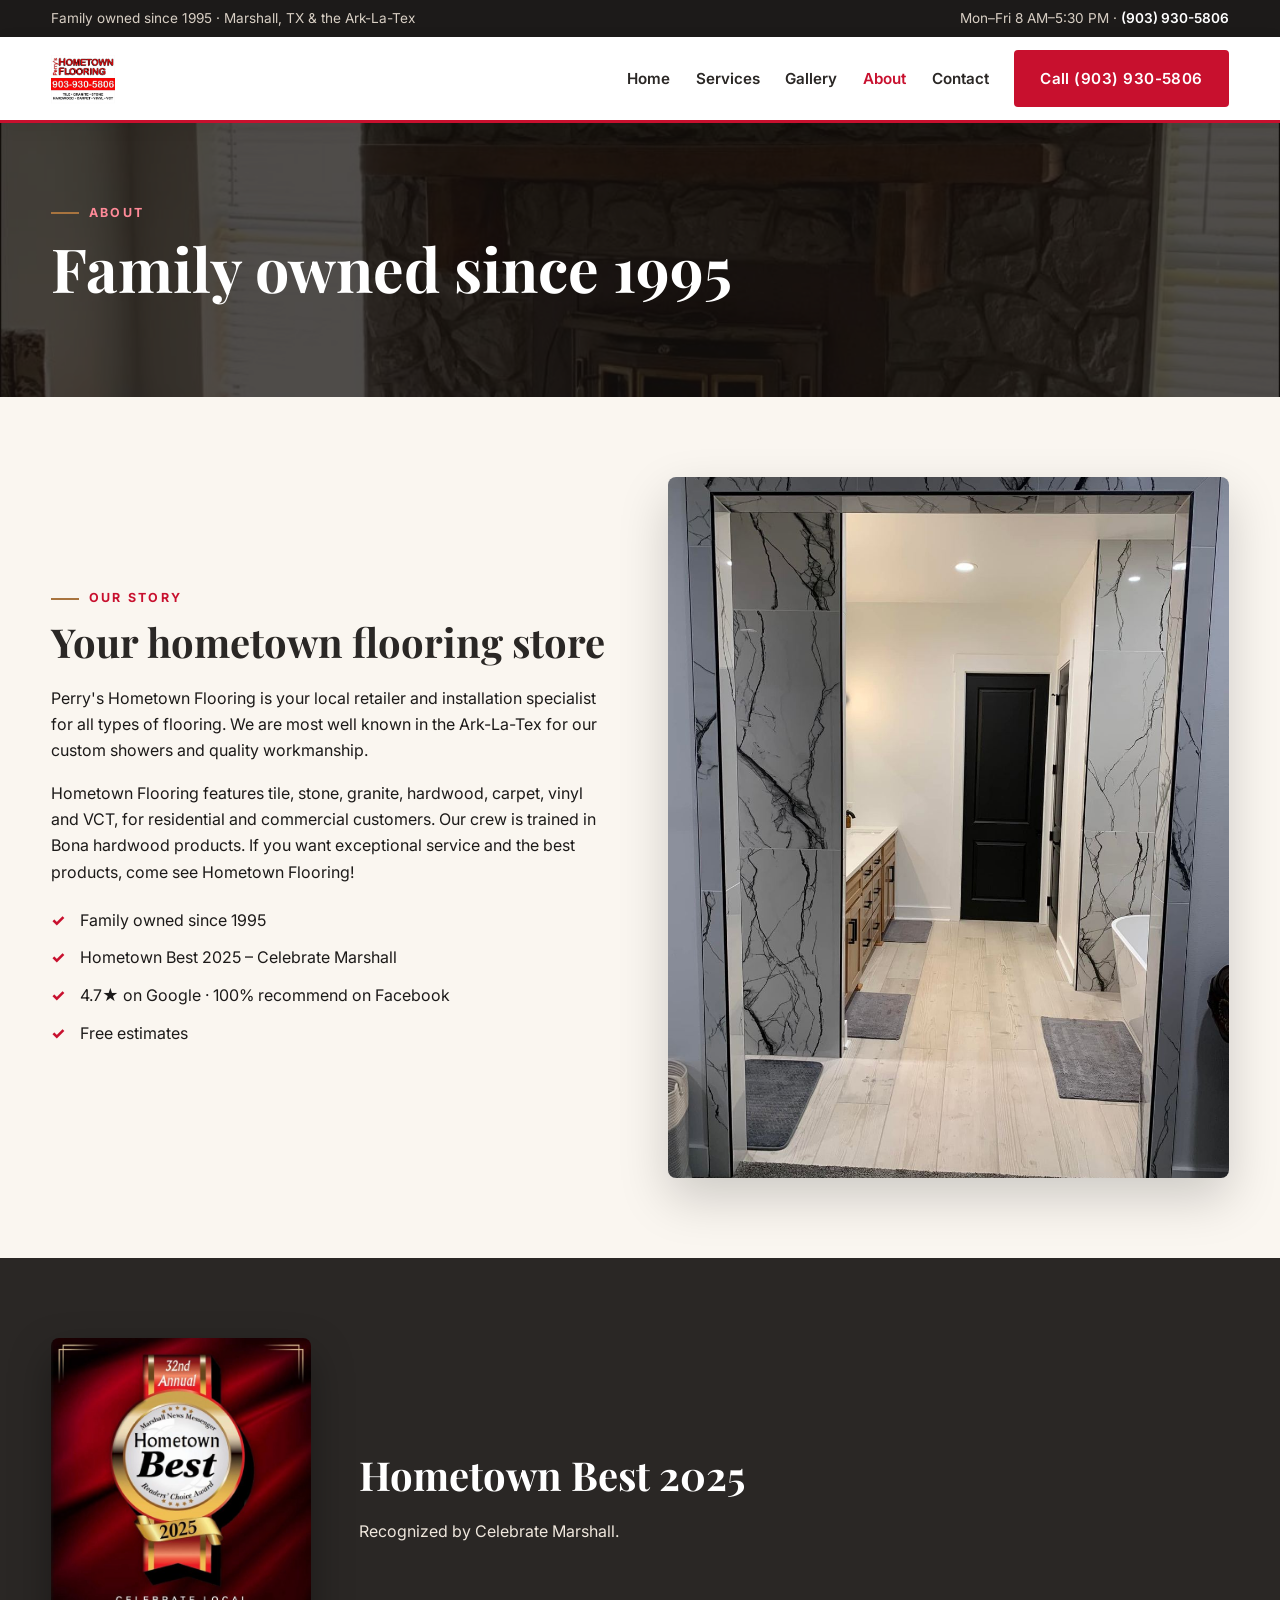
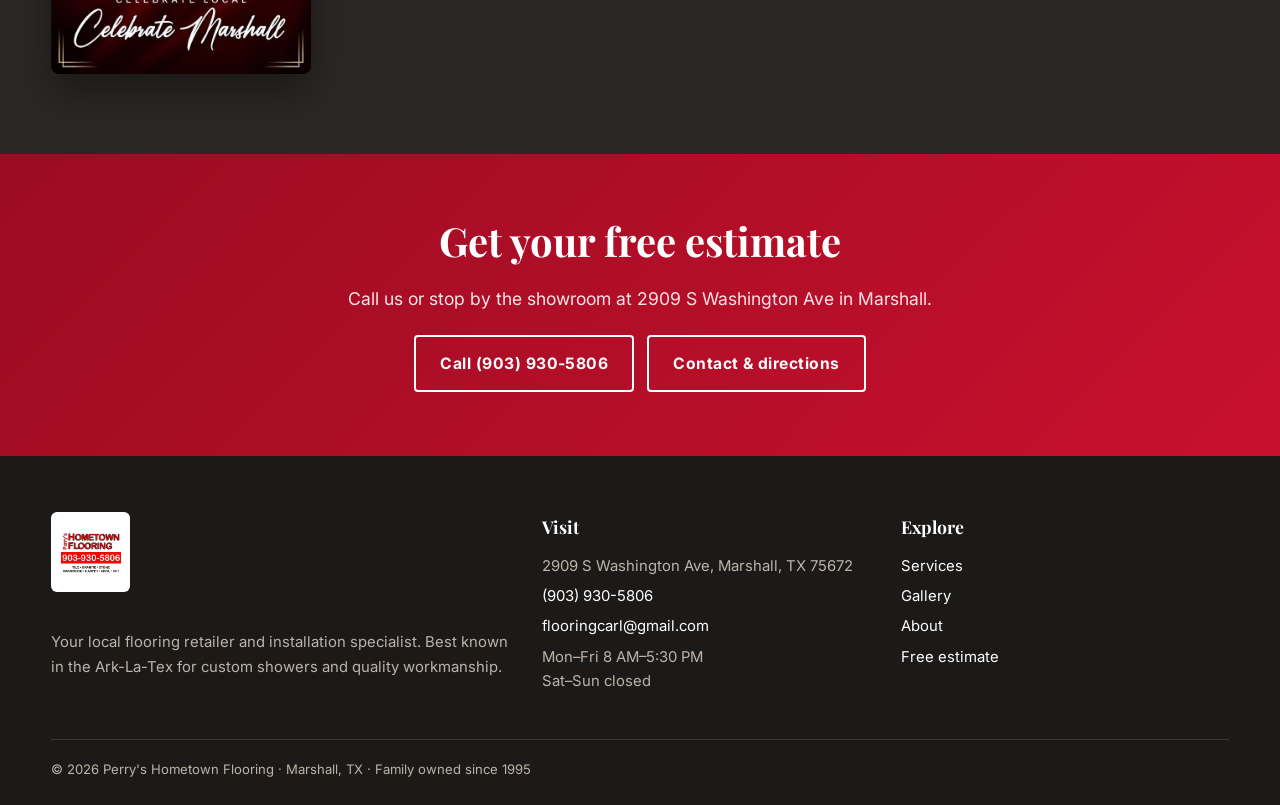
==== about.html @ 17a820c9 "Perry's Hometown Flooring preview" ====
<!DOCTYPE html><html lang="en"><head><meta charset="utf-8"><meta name="viewport" content="width=device-width, initial-scale=1">
<title>About | Perry's Hometown Flooring</title><meta name="description" content="Family owned since 1995 in Marshall, TX."><meta name="theme-color" content="#c8102e">
<link rel="preconnect" href="https://fonts.googleapis.com"><link rel="preconnect" href="https://fonts.gstatic.com" crossorigin>
<link href="https://fonts.googleapis.com/css2?family=Inter:wght@400;600;700;800&family=Playfair+Display:ital,wght@0,600;0,700;1,600&display=swap" rel="stylesheet">
<link rel="stylesheet" href="css/styles.css?v=1"></head><body>
<div class="topbar"><div class="container"><span>Family owned since 1995 · Marshall, TX &amp; the Ark-La-Tex</span><span>Mon–Fri 8 AM–5:30 PM · <a href="tel:9039305806">(903) 930-5806</a></span></div></div>
<header class="site-header"><div class="container nav"><a class="logo" href="index.html"><img src="images/logo.jpg" alt="Perry's Hometown Flooring" width="180" height="64"></a>
<button class="nav-toggle" aria-label="Menu"><span></span><span></span><span></span></button>
<ul class="nav-links"><li><a href="index.html">Home</a></li><li><a href="services.html">Services</a></li><li><a href="gallery.html">Gallery</a></li><li><a href="about.html" class="active">About</a></li><li><a href="contact.html">Contact</a></li><li><a class="btn btn-red" href="tel:9039305806">Call (903) 930-5806</a></li></ul></div></header>
<section class="page-hero" style="background-image:url(images/gallery/flooring-16.jpg)"><div class="container"><div class="eyebrow" style="color:#ff8a98">About</div><h1>Family owned since 1995</h1></div></section>
<section class="section"><div class="container split"><div class="reveal"><div class="eyebrow">Our story</div><h2>Your hometown flooring store</h2><p>Perry's Hometown Flooring is your local retailer and installation specialist for all types of flooring. We are most well known in the Ark-La-Tex for our custom showers and quality workmanship.</p><p>Hometown Flooring features tile, stone, granite, hardwood, carpet, vinyl and VCT, for residential and commercial customers. Our crew is trained in Bona hardwood products. If you want exceptional service and the best products, come see Hometown Flooring!</p><ul class="checklist"><li>Family owned since 1995</li><li>Hometown Best 2025 – Celebrate Marshall</li><li>4.7★ on Google · 100% recommend on Facebook</li><li>Free estimates</li></ul></div><div class="split-media reveal"><img src="images/gallery/bathrooms-23.jpg" alt="Custom shower by Perry's"></div></div></section>
<section class="section section-dark"><div class="container award"><img src="images/award.jpg" alt="Hometown Best 2025"><div><h2>Hometown Best 2025</h2><p>Recognized by Celebrate Marshall.</p></div></div></section><section class="cta"><div class="container"><h2>Get your free estimate</h2><p>Call us or stop by the showroom at 2909 S Washington Ave in Marshall.</p><div class="btn-row"><a class="btn btn-ghost" href="tel:9039305806">Call (903) 930-5806</a><a class="btn btn-ghost" href="contact.html">Contact &amp; directions</a></div></div></section>
<footer class="site-footer"><div class="container"><div class="footer-grid">
<div><a class="footer-logo" href="index.html"><img src="images/logo.jpg" alt="Perry's Hometown Flooring"></a><p>Your local flooring retailer and installation specialist. Best known in the Ark-La-Tex for custom showers and quality workmanship.</p></div>
<div><h4>Visit</h4><ul><li>2909 S Washington Ave, Marshall, TX 75672</li><li><a href="tel:9039305806">(903) 930-5806</a></li><li><a href="mailto:flooringcarl@gmail.com">flooringcarl@gmail.com</a></li><li>Mon–Fri 8 AM–5:30 PM<br>Sat–Sun closed</li></ul></div>
<div><h4>Explore</h4><ul><li><a href="services.html">Services</a></li><li><a href="gallery.html">Gallery</a></li><li><a href="about.html">About</a></li><li><a href="contact.html">Free estimate</a></li></ul></div>
</div><div class="footer-bottom">© 2026 Perry's Hometown Flooring · Marshall, TX · Family owned since 1995</div></div></footer>
<script src="js/main.js?v=1"></script></body></html>
---- css/styles.css ----
:root{--red:#c8102e;--red-d:#9b0c22;--ink:#1c1a19;--char:#2a2725;--cream:#faf6f0;--warm:#f1e9de;--wood:#a8743f;--muted:#6b625a;--line:#e3d9cc;--serif:"Playfair Display",Georgia,serif;--sans:"Inter",system-ui,sans-serif}
*{box-sizing:border-box}html{scroll-behavior:smooth}body{margin:0;font-family:var(--sans);color:var(--ink);background:var(--cream);line-height:1.65}
img{max-width:100%;display:block}a{color:var(--red)}
.container{width:min(1180px,92%);margin:0 auto}
h1,h2,h3{font-family:var(--serif);line-height:1.15;margin:0 0 .5em;color:var(--char)}
h1{font-size:clamp(2.2rem,5vw,3.8rem)}h2{font-size:clamp(1.7rem,3.2vw,2.5rem)}h3{font-size:1.3rem}
.eyebrow{font-size:.78rem;letter-spacing:.18em;text-transform:uppercase;color:var(--red);font-weight:700;margin-bottom:.6rem;display:flex;align-items:center;gap:.6rem}
.eyebrow:before{content:"";width:28px;height:2px;background:var(--wood)}
.topbar{background:var(--ink);color:#d8cfc4;font-size:.85rem;padding:.45rem 0}.topbar .container{display:flex;justify-content:space-between;gap:1rem;flex-wrap:wrap}.topbar a{color:#fff;text-decoration:none;font-weight:600}
.site-header{background:#fff;border-bottom:3px solid var(--red);position:sticky;top:0;z-index:50;box-shadow:0 4px 18px rgba(0,0,0,.06)}
.nav{display:flex;align-items:center;justify-content:space-between;padding:.6rem 0;gap:1rem}
.logo img{height:64px;width:auto}
.nav-links{display:flex;gap:1.6rem;list-style:none;margin:0;padding:0;align-items:center}
.nav-links a{color:var(--char);text-decoration:none;font-weight:600;font-size:.95rem}.nav-links a:hover,.nav-links a.active{color:var(--red)}
.nav-toggle{display:none;background:none;border:1px solid var(--line);border-radius:6px;width:44px;height:44px;cursor:pointer}.nav-toggle span{display:block;height:2px;background:var(--char);margin:6px 10px}
.btn{display:inline-flex;align-items:center;justify-content:center;padding:.85rem 1.5rem;border-radius:4px;font-weight:700;text-decoration:none;letter-spacing:.03em;transition:.2s;border:2px solid transparent;font-size:.98rem}
.btn-red{background:var(--red);color:#fff!important}.btn-red:hover{background:var(--red-d);transform:translateY(-2px);box-shadow:0 10px 24px rgba(200,16,46,.3)}
.btn-ghost{border-color:#fff;color:#fff!important}.btn-ghost:hover{background:#fff;color:var(--ink)!important}
.btn-outline{border-color:var(--char);color:var(--char)!important}.btn-outline:hover{background:var(--char);color:#fff!important}
.btn-row{display:flex;gap:.8rem;flex-wrap:wrap;margin-top:1.4rem}
.hero{position:relative;color:#fff;min-height:620px;display:flex;align-items:center;background:var(--ink)}
.hero-bg{position:absolute;inset:0;background-size:cover;background-position:center}
.hero:after{content:"";position:absolute;inset:0;background:linear-gradient(90deg,rgba(20,16,14,.92) 0%,rgba(20,16,14,.7) 45%,rgba(20,16,14,.25) 100%)}
.hero .container{position:relative;z-index:1;padding:5rem 0}.hero h1{color:#fff;max-width:15ch}.hero h1 em{color:#ff5a6e;font-style:italic}
.hero p.lead{font-size:1.15rem;max-width:36rem;color:#efe7dd}
.hero-badges{display:flex;gap:2rem;margin-top:2rem;flex-wrap:wrap}.hero-badges div{border-left:3px solid var(--red);padding-left:.8rem}.hero-badges strong{display:block;font-family:var(--serif);font-size:1.6rem}.hero-badges span{font-size:.82rem;color:#d8cfc4;text-transform:uppercase;letter-spacing:.08em}
.page-hero{background:var(--ink) center/cover;color:#fff;position:relative;padding:5rem 0 4rem}.page-hero:after{content:"";position:absolute;inset:0;background:rgba(20,16,14,.75)}.page-hero .container{position:relative;z-index:1}.page-hero h1{color:#fff}.page-hero p{color:#efe7dd;max-width:40rem;font-size:1.1rem}
.section{padding:5rem 0}.section-alt{background:var(--warm)}.section-dark{background:var(--char);color:#efe7dd}.section-dark h2,.section-dark h3{color:#fff}
.section-head{max-width:44rem;margin-bottom:2.5rem}
.grid-3{display:grid;grid-template-columns:repeat(auto-fit,minmax(280px,1fr));gap:1.5rem}
.card{background:#fff;border:1px solid var(--line);border-radius:8px;overflow:hidden;transition:.25s;text-decoration:none;color:inherit;display:block}
.card:hover{transform:translateY(-4px);box-shadow:0 16px 40px rgba(40,25,15,.12);border-color:var(--wood)}
.card .thumb{aspect-ratio:4/3;overflow:hidden}.card .thumb img{width:100%;height:100%;object-fit:cover;transition:.4s}.card:hover .thumb img{transform:scale(1.05)}
.card .body{padding:1.3rem 1.4rem}.card .body p{color:var(--muted);margin:0 0 .6rem;font-size:.95rem}.card .more{color:var(--red);font-weight:700;font-size:.9rem}
.split{display:grid;grid-template-columns:1fr 1fr;gap:3.5rem;align-items:center}
.split-media img{border-radius:8px;box-shadow:0 20px 50px rgba(0,0,0,.18);width:100%;aspect-ratio:4/5;object-fit:cover}
.split-media.duo{display:grid;grid-template-columns:1fr 1fr;gap:1rem}.split-media.duo img{aspect-ratio:3/4}.split-media.duo img:last-child{margin-top:2.5rem}
.checklist{list-style:none;padding:0;margin:1rem 0}.checklist li{padding:.35rem 0 .35rem 1.8rem;position:relative}.checklist li:before{content:"✓";position:absolute;left:0;color:var(--red);font-weight:800}
.strip-head{display:flex;justify-content:space-between;align-items:flex-end;gap:1rem;flex-wrap:wrap;margin-bottom:1.2rem}.strip-head h2{margin:0}
.photo-strip{display:grid;grid-template-columns:repeat(5,1fr);gap:.6rem}
.photo-strip a{display:block;height:220px;border-radius:6px;overflow:hidden}.photo-strip img{width:100%;height:100%;object-fit:cover;transition:.4s}.photo-strip a:hover img{transform:scale(1.06)}
.award{display:grid;grid-template-columns:260px 1fr;gap:3rem;align-items:center}.award img{border-radius:8px;box-shadow:0 18px 40px rgba(0,0,0,.35)}
.review{background:#fff;border-radius:8px;padding:1.6rem;border-top:4px solid var(--red);box-shadow:0 6px 20px rgba(40,25,15,.06)}
.stars{color:#e0a100;letter-spacing:.15em}.review blockquote{margin:.6rem 0 1rem;font-family:var(--serif);font-size:1.12rem;font-style:italic;color:var(--char)}.review footer{font-weight:700;color:var(--muted);font-size:.9rem}
.rating-row{display:flex;gap:2.5rem;flex-wrap:wrap;margin-bottom:2rem}.rating-row strong{font-family:var(--serif);font-size:2.4rem;color:var(--red);display:block;line-height:1}
.cta{background:linear-gradient(135deg,var(--red-d),var(--red));color:#fff;text-align:center;padding:4rem 0}.cta h2{color:#fff}.cta p{color:#ffe3e7;font-size:1.1rem}.cta .btn-row{justify-content:center}
.service-block{display:grid;grid-template-columns:1fr 1fr;gap:3rem;align-items:center;padding:3.5rem 0;border-bottom:1px solid var(--line)}
.service-block:nth-child(even) .sb-media{order:2}.service-block img{border-radius:8px;width:100%;aspect-ratio:4/3;object-fit:cover}
.filters{display:flex;gap:.5rem;flex-wrap:wrap;margin-bottom:1.8rem}
.filters button{border:2px solid var(--char);background:none;padding:.55rem 1.1rem;border-radius:40px;font-weight:700;cursor:pointer;font-family:inherit;color:var(--char)}.filters button.active,.filters button:hover{background:var(--red);border-color:var(--red);color:#fff}
.gallery{display:grid;grid-template-columns:repeat(auto-fill,minmax(230px,1fr));gap:.7rem}
.gallery a{display:block;aspect-ratio:1;overflow:hidden;border-radius:6px;background:var(--warm)}.gallery img{width:100%;height:100%;object-fit:cover;transition:.4s}.gallery a:hover img{transform:scale(1.06)}
.gallery a.hide{display:none}
.lightbox{position:fixed;inset:0;background:rgba(10,8,7,.94);display:none;align-items:center;justify-content:center;z-index:100}.lightbox.open{display:flex}
.lightbox img{max-width:90vw;max-height:86vh;border-radius:4px}.lightbox button{position:absolute;background:rgba(255,255,255,.12);color:#fff;border:0;font-size:2rem;width:54px;height:54px;border-radius:50%;cursor:pointer}
.lb-close{top:1rem;right:1rem}.lb-prev{left:1rem}.lb-next{right:1rem}
.info-card{background:#fff;border-radius:8px;padding:2rem;border:1px solid var(--line)}.info-card p{margin:.3rem 0 1rem}.info-card strong{display:block;font-size:.78rem;text-transform:uppercase;letter-spacing:.12em;color:var(--wood)}
.map{border:0;width:100%;height:420px;border-radius:8px}
.site-footer{background:var(--ink);color:#bdb3a8;padding:3.5rem 0 1.5rem;font-size:.93rem}.site-footer a{color:#fff;text-decoration:none}
.footer-grid{display:grid;grid-template-columns:1.4fr 1fr 1fr;gap:2rem}.footer-grid h4{color:#fff;font-family:var(--serif);font-size:1.1rem;margin:0 0 .8rem}.footer-grid ul{list-style:none;padding:0;margin:0}.footer-grid li{margin:.35rem 0}
.footer-logo{background:#fff;padding:.6rem;border-radius:6px;display:inline-block;margin-bottom:1rem}.footer-logo img{height:60px}
.footer-bottom{border-top:1px solid #3a3532;margin-top:2.5rem;padding-top:1.2rem;font-size:.82rem}
/* reveal: progressive enhancement only */
html.js .reveal{opacity:0;transform:translateY(20px);transition:opacity .6s,transform .6s}html.js .reveal.in{opacity:1;transform:none}
@media (prefers-reduced-motion:reduce){html.js .reveal{opacity:1;transform:none}}
@media (max-width:900px){.split,.award,.service-block{grid-template-columns:1fr}.service-block:nth-child(even) .sb-media{order:0}.footer-grid{grid-template-columns:1fr}.photo-strip{grid-template-columns:repeat(3,1fr)}.photo-strip a:nth-child(n+4){display:none}
.nav-toggle{display:block}.nav-links{display:none;position:absolute;top:100%;left:0;right:0;background:#fff;flex-direction:column;padding:1rem;border-bottom:3px solid var(--red)}.nav-links.open{display:flex}.hero{min-height:520px}}
@media (max-width:600px){.photo-strip a{height:160px}.photo-strip{grid-template-columns:repeat(2,1fr)}.photo-strip a:nth-child(n+3){display:none}.logo img{height:50px}.section{padding:3.5rem 0}}
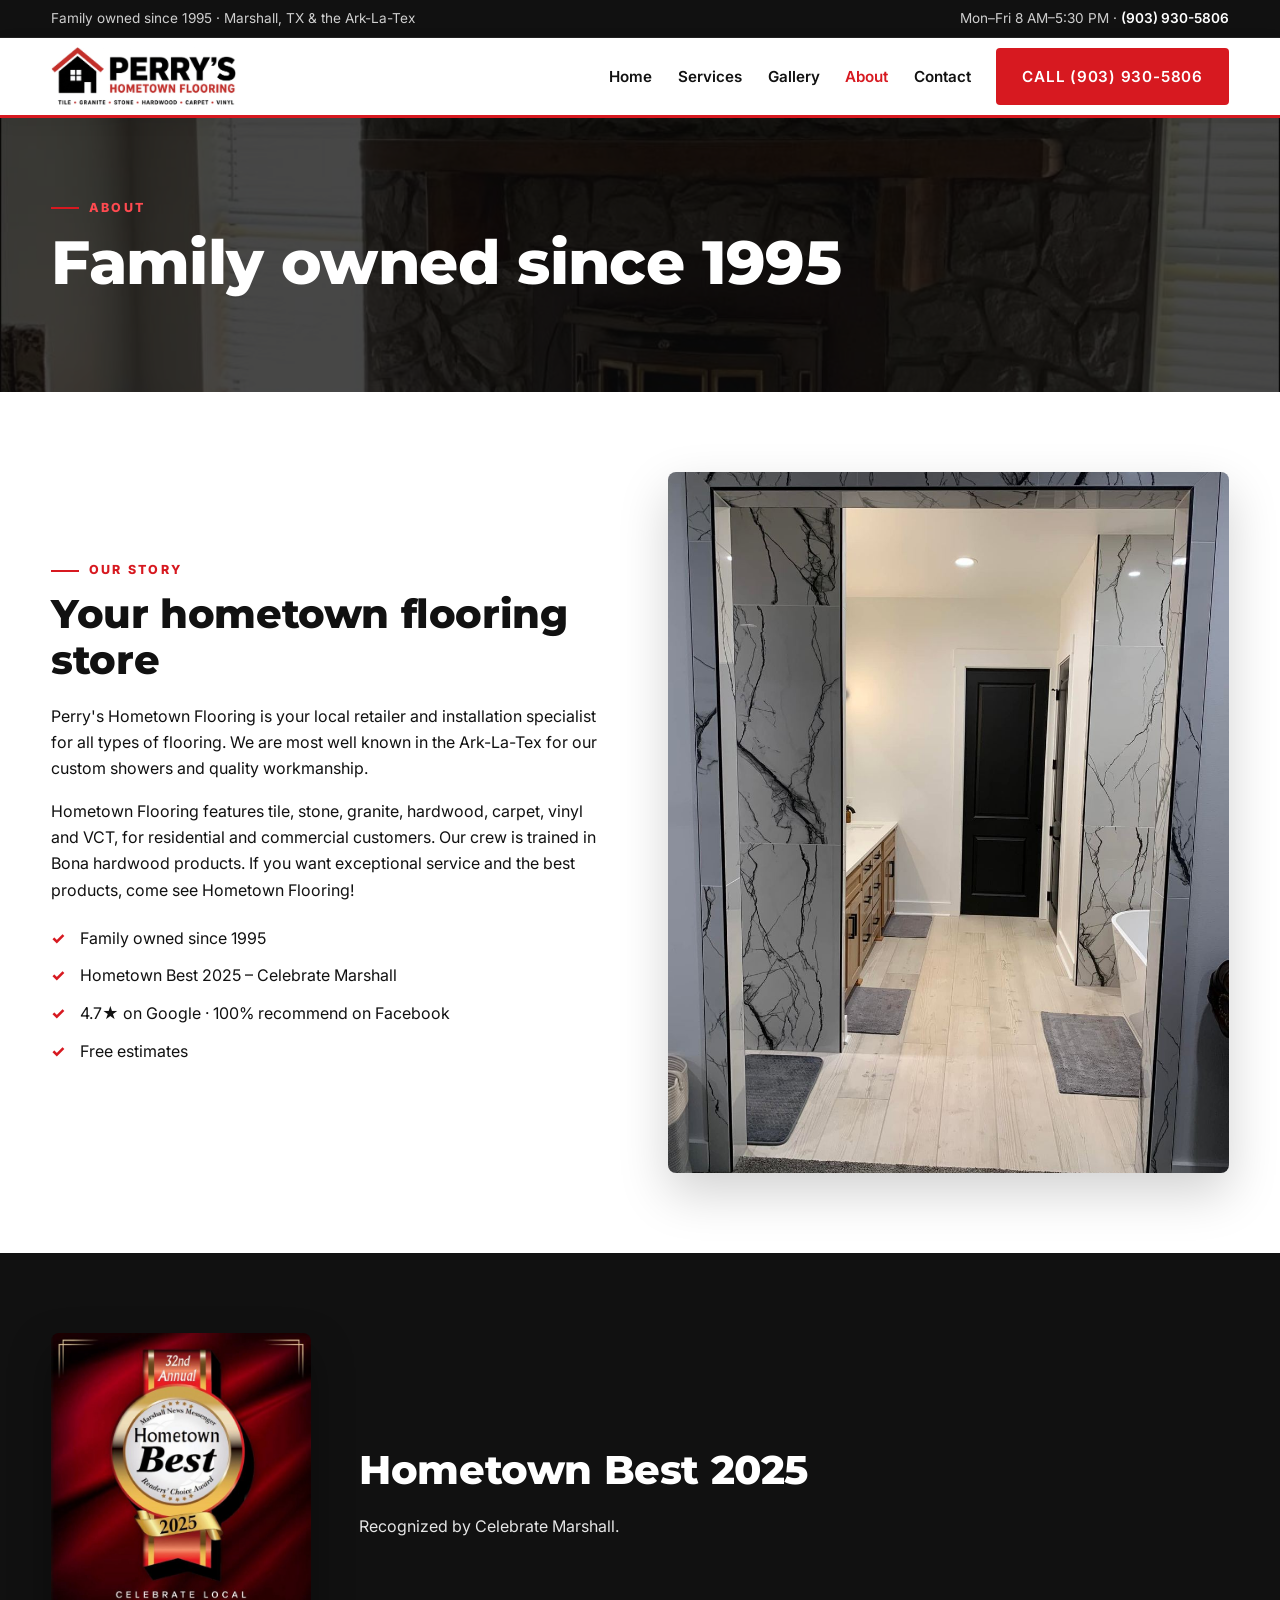
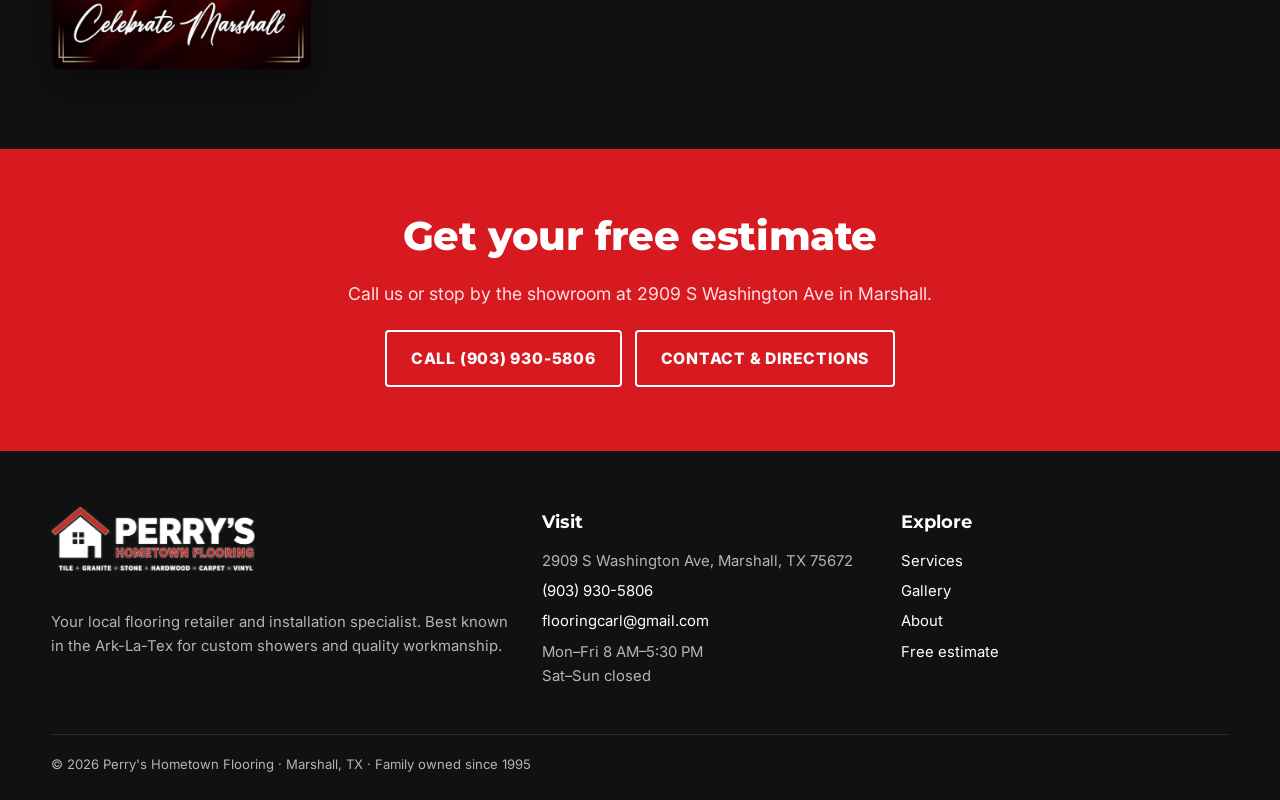
==== commit 8199ec03: "New logo + black/red retheme (v2)" ====
--- a/about.html
+++ b/about.html
@@ -1,18 +1,18 @@
 <!DOCTYPE html><html lang="en"><head><meta charset="utf-8"><meta name="viewport" content="width=device-width, initial-scale=1">
-<title>About | Perry's Hometown Flooring</title><meta name="description" content="Family owned since 1995 in Marshall, TX."><meta name="theme-color" content="#c8102e">
+<title>About | Perry's Hometown Flooring</title><meta name="description" content="Family owned since 1995 in Marshall, TX."><meta name="theme-color" content="#111111"><link rel="icon" href="favicon.ico?v=2"><link rel="icon" type="image/png" href="favicon.png?v=2"><link rel="apple-touch-icon" href="images/apple-touch-icon.png?v=2">
 <link rel="preconnect" href="https://fonts.googleapis.com"><link rel="preconnect" href="https://fonts.gstatic.com" crossorigin>
-<link href="https://fonts.googleapis.com/css2?family=Inter:wght@400;600;700;800&family=Playfair+Display:ital,wght@0,600;0,700;1,600&display=swap" rel="stylesheet">
-<link rel="stylesheet" href="css/styles.css?v=1"></head><body>
+<link href="https://fonts.googleapis.com/css2?family=Inter:wght@400;500;600;700&family=Montserrat:wght@700;800;900&display=swap" rel="stylesheet">
+<link rel="stylesheet" href="css/styles.css?v=2"></head><body>
 <div class="topbar"><div class="container"><span>Family owned since 1995 · Marshall, TX &amp; the Ark-La-Tex</span><span>Mon–Fri 8 AM–5:30 PM · <a href="tel:9039305806">(903) 930-5806</a></span></div></div>
-<header class="site-header"><div class="container nav"><a class="logo" href="index.html"><img src="images/logo.jpg" alt="Perry's Hometown Flooring" width="180" height="64"></a>
+<header class="site-header"><div class="container nav"><a class="logo" href="index.html"><img src="images/logo.png?v=2" alt="Perry's Hometown Flooring" width="185" height="58"></a>
 <button class="nav-toggle" aria-label="Menu"><span></span><span></span><span></span></button>
 <ul class="nav-links"><li><a href="index.html">Home</a></li><li><a href="services.html">Services</a></li><li><a href="gallery.html">Gallery</a></li><li><a href="about.html" class="active">About</a></li><li><a href="contact.html">Contact</a></li><li><a class="btn btn-red" href="tel:9039305806">Call (903) 930-5806</a></li></ul></div></header>
-<section class="page-hero" style="background-image:url(images/gallery/flooring-16.jpg)"><div class="container"><div class="eyebrow" style="color:#ff8a98">About</div><h1>Family owned since 1995</h1></div></section>
+<section class="page-hero" style="background-image:url(images/gallery/flooring-16.jpg)"><div class="container"><div class="eyebrow" style="color:#ff4a50">About</div><h1>Family owned since 1995</h1></div></section>
 <section class="section"><div class="container split"><div class="reveal"><div class="eyebrow">Our story</div><h2>Your hometown flooring store</h2><p>Perry's Hometown Flooring is your local retailer and installation specialist for all types of flooring. We are most well known in the Ark-La-Tex for our custom showers and quality workmanship.</p><p>Hometown Flooring features tile, stone, granite, hardwood, carpet, vinyl and VCT, for residential and commercial customers. Our crew is trained in Bona hardwood products. If you want exceptional service and the best products, come see Hometown Flooring!</p><ul class="checklist"><li>Family owned since 1995</li><li>Hometown Best 2025 – Celebrate Marshall</li><li>4.7★ on Google · 100% recommend on Facebook</li><li>Free estimates</li></ul></div><div class="split-media reveal"><img src="images/gallery/bathrooms-23.jpg" alt="Custom shower by Perry's"></div></div></section>
 <section class="section section-dark"><div class="container award"><img src="images/award.jpg" alt="Hometown Best 2025"><div><h2>Hometown Best 2025</h2><p>Recognized by Celebrate Marshall.</p></div></div></section><section class="cta"><div class="container"><h2>Get your free estimate</h2><p>Call us or stop by the showroom at 2909 S Washington Ave in Marshall.</p><div class="btn-row"><a class="btn btn-ghost" href="tel:9039305806">Call (903) 930-5806</a><a class="btn btn-ghost" href="contact.html">Contact &amp; directions</a></div></div></section>
 <footer class="site-footer"><div class="container"><div class="footer-grid">
-<div><a class="footer-logo" href="index.html"><img src="images/logo.jpg" alt="Perry's Hometown Flooring"></a><p>Your local flooring retailer and installation specialist. Best known in the Ark-La-Tex for custom showers and quality workmanship.</p></div>
+<div><a class="footer-logo" href="index.html"><img src="images/logo-white.png?v=2" alt="Perry's Hometown Flooring"></a><p>Your local flooring retailer and installation specialist. Best known in the Ark-La-Tex for custom showers and quality workmanship.</p></div>
 <div><h4>Visit</h4><ul><li>2909 S Washington Ave, Marshall, TX 75672</li><li><a href="tel:9039305806">(903) 930-5806</a></li><li><a href="mailto:flooringcarl@gmail.com">flooringcarl@gmail.com</a></li><li>Mon–Fri 8 AM–5:30 PM<br>Sat–Sun closed</li></ul></div>
 <div><h4>Explore</h4><ul><li><a href="services.html">Services</a></li><li><a href="gallery.html">Gallery</a></li><li><a href="about.html">About</a></li><li><a href="contact.html">Free estimate</a></li></ul></div>
 </div><div class="footer-bottom">© 2026 Perry's Hometown Flooring · Marshall, TX · Family owned since 1995</div></div></footer>
-<script src="js/main.js?v=1"></script></body></html>+<script src="js/main.js?v=2"></script></body></html>
--- a/css/styles.css
+++ b/css/styles.css
@@ -1,15 +1,15 @@
-:root{--red:#c8102e;--red-d:#9b0c22;--ink:#1c1a19;--char:#2a2725;--cream:#faf6f0;--warm:#f1e9de;--wood:#a8743f;--muted:#6b625a;--line:#e3d9cc;--serif:"Playfair Display",Georgia,serif;--sans:"Inter",system-ui,sans-serif}
+:root{--red:#d71920;--red-d:#a8121a;--ink:#111;--char:#111;--cream:#fff;--warm:#f2f2f2;--wood:#d71920;--muted:#5f5f5f;--line:#e2e2e2;--serif:"Montserrat","Archivo Black",Arial,sans-serif;--sans:"Inter",system-ui,sans-serif}
 *{box-sizing:border-box}html{scroll-behavior:smooth}body{margin:0;font-family:var(--sans);color:var(--ink);background:var(--cream);line-height:1.65}
 img{max-width:100%;display:block}a{color:var(--red)}
 .container{width:min(1180px,92%);margin:0 auto}
-h1,h2,h3{font-family:var(--serif);line-height:1.15;margin:0 0 .5em;color:var(--char)}
+h1,h2,h3{font-family:var(--serif);font-weight:800;letter-spacing:-.01em;line-height:1.15;margin:0 0 .5em;color:var(--char)}
 h1{font-size:clamp(2.2rem,5vw,3.8rem)}h2{font-size:clamp(1.7rem,3.2vw,2.5rem)}h3{font-size:1.3rem}
 .eyebrow{font-size:.78rem;letter-spacing:.18em;text-transform:uppercase;color:var(--red);font-weight:700;margin-bottom:.6rem;display:flex;align-items:center;gap:.6rem}
 .eyebrow:before{content:"";width:28px;height:2px;background:var(--wood)}
-.topbar{background:var(--ink);color:#d8cfc4;font-size:.85rem;padding:.45rem 0}.topbar .container{display:flex;justify-content:space-between;gap:1rem;flex-wrap:wrap}.topbar a{color:#fff;text-decoration:none;font-weight:600}
+.topbar{background:var(--ink);color:#cfcfcf;font-size:.85rem;padding:.45rem 0}.topbar .container{display:flex;justify-content:space-between;gap:1rem;flex-wrap:wrap}.topbar a{color:#fff;text-decoration:none;font-weight:600}
 .site-header{background:#fff;border-bottom:3px solid var(--red);position:sticky;top:0;z-index:50;box-shadow:0 4px 18px rgba(0,0,0,.06)}
 .nav{display:flex;align-items:center;justify-content:space-between;padding:.6rem 0;gap:1rem}
-.logo img{height:64px;width:auto}
+.logo img{height:58px;width:auto}
 .nav-links{display:flex;gap:1.6rem;list-style:none;margin:0;padding:0;align-items:center}
 .nav-links a{color:var(--char);text-decoration:none;font-weight:600;font-size:.95rem}.nav-links a:hover,.nav-links a.active{color:var(--red)}
 .nav-toggle{display:none;background:none;border:1px solid var(--line);border-radius:6px;width:44px;height:44px;cursor:pointer}.nav-toggle span{display:block;height:2px;background:var(--char);margin:6px 10px}
@@ -20,16 +20,16 @@
 .btn-row{display:flex;gap:.8rem;flex-wrap:wrap;margin-top:1.4rem}
 .hero{position:relative;color:#fff;min-height:620px;display:flex;align-items:center;background:var(--ink)}
 .hero-bg{position:absolute;inset:0;background-size:cover;background-position:center}
-.hero:after{content:"";position:absolute;inset:0;background:linear-gradient(90deg,rgba(20,16,14,.92) 0%,rgba(20,16,14,.7) 45%,rgba(20,16,14,.25) 100%)}
-.hero .container{position:relative;z-index:1;padding:5rem 0}.hero h1{color:#fff;max-width:15ch}.hero h1 em{color:#ff5a6e;font-style:italic}
-.hero p.lead{font-size:1.15rem;max-width:36rem;color:#efe7dd}
-.hero-badges{display:flex;gap:2rem;margin-top:2rem;flex-wrap:wrap}.hero-badges div{border-left:3px solid var(--red);padding-left:.8rem}.hero-badges strong{display:block;font-family:var(--serif);font-size:1.6rem}.hero-badges span{font-size:.82rem;color:#d8cfc4;text-transform:uppercase;letter-spacing:.08em}
-.page-hero{background:var(--ink) center/cover;color:#fff;position:relative;padding:5rem 0 4rem}.page-hero:after{content:"";position:absolute;inset:0;background:rgba(20,16,14,.75)}.page-hero .container{position:relative;z-index:1}.page-hero h1{color:#fff}.page-hero p{color:#efe7dd;max-width:40rem;font-size:1.1rem}
-.section{padding:5rem 0}.section-alt{background:var(--warm)}.section-dark{background:var(--char);color:#efe7dd}.section-dark h2,.section-dark h3{color:#fff}
+.hero:after{content:"";position:absolute;inset:0;background:linear-gradient(90deg,rgba(10,10,10,.92) 0%,rgba(10,10,10,.7) 45%,rgba(10,10,10,.25) 100%)}
+.hero .container{position:relative;z-index:1;padding:5rem 0}.hero h1{color:#fff;max-width:15ch}.hero h1 em{color:var(--red);font-style:normal}
+.hero p.lead{font-size:1.15rem;max-width:36rem;color:#e6e6e6}
+.hero-badges{display:flex;gap:2rem;margin-top:2rem;flex-wrap:wrap}.hero-badges div{border-left:3px solid var(--red);padding-left:.8rem}.hero-badges strong{display:block;font-family:var(--serif);font-size:1.6rem}.hero-badges span{font-size:.82rem;color:#cfcfcf;text-transform:uppercase;letter-spacing:.08em}
+.page-hero{background:var(--ink) center/cover;color:#fff;position:relative;padding:5rem 0 4rem}.page-hero:after{content:"";position:absolute;inset:0;background:rgba(10,10,10,.75)}.page-hero .container{position:relative;z-index:1}.page-hero h1{color:#fff}.page-hero p{color:#e6e6e6;max-width:40rem;font-size:1.1rem}
+.section{padding:5rem 0}.section-alt{background:var(--warm)}.section-dark{background:var(--char);color:#e6e6e6}.section-dark h2,.section-dark h3{color:#fff}
 .section-head{max-width:44rem;margin-bottom:2.5rem}
 .grid-3{display:grid;grid-template-columns:repeat(auto-fit,minmax(280px,1fr));gap:1.5rem}
 .card{background:#fff;border:1px solid var(--line);border-radius:8px;overflow:hidden;transition:.25s;text-decoration:none;color:inherit;display:block}
-.card:hover{transform:translateY(-4px);box-shadow:0 16px 40px rgba(40,25,15,.12);border-color:var(--wood)}
+.card:hover{transform:translateY(-4px);box-shadow:0 16px 40px rgba(0,0,0,.12);border-color:var(--wood)}
 .card .thumb{aspect-ratio:4/3;overflow:hidden}.card .thumb img{width:100%;height:100%;object-fit:cover;transition:.4s}.card:hover .thumb img{transform:scale(1.05)}
 .card .body{padding:1.3rem 1.4rem}.card .body p{color:var(--muted);margin:0 0 .6rem;font-size:.95rem}.card .more{color:var(--red);font-weight:700;font-size:.9rem}
 .split{display:grid;grid-template-columns:1fr 1fr;gap:3.5rem;align-items:center}
@@ -40,10 +40,10 @@
 .photo-strip{display:grid;grid-template-columns:repeat(5,1fr);gap:.6rem}
 .photo-strip a{display:block;height:220px;border-radius:6px;overflow:hidden}.photo-strip img{width:100%;height:100%;object-fit:cover;transition:.4s}.photo-strip a:hover img{transform:scale(1.06)}
 .award{display:grid;grid-template-columns:260px 1fr;gap:3rem;align-items:center}.award img{border-radius:8px;box-shadow:0 18px 40px rgba(0,0,0,.35)}
-.review{background:#fff;border-radius:8px;padding:1.6rem;border-top:4px solid var(--red);box-shadow:0 6px 20px rgba(40,25,15,.06)}
-.stars{color:#e0a100;letter-spacing:.15em}.review blockquote{margin:.6rem 0 1rem;font-family:var(--serif);font-size:1.12rem;font-style:italic;color:var(--char)}.review footer{font-weight:700;color:var(--muted);font-size:.9rem}
+.review{background:#fff;border-radius:8px;padding:1.6rem;border-top:4px solid var(--red);box-shadow:0 6px 20px rgba(0,0,0,.06)}
+.stars{color:#e0a100;letter-spacing:.15em}.review blockquote{margin:.6rem 0 1rem;font-size:1.08rem;font-weight:500;color:var(--char)}.review footer{font-weight:700;color:var(--muted);font-size:.9rem}
 .rating-row{display:flex;gap:2.5rem;flex-wrap:wrap;margin-bottom:2rem}.rating-row strong{font-family:var(--serif);font-size:2.4rem;color:var(--red);display:block;line-height:1}
-.cta{background:linear-gradient(135deg,var(--red-d),var(--red));color:#fff;text-align:center;padding:4rem 0}.cta h2{color:#fff}.cta p{color:#ffe3e7;font-size:1.1rem}.cta .btn-row{justify-content:center}
+.cta{background:var(--red);color:#fff;text-align:center;padding:4rem 0}.cta h2{color:#fff}.cta p{color:#ffe1e2;font-size:1.1rem}.cta .btn-row{justify-content:center}
 .service-block{display:grid;grid-template-columns:1fr 1fr;gap:3rem;align-items:center;padding:3.5rem 0;border-bottom:1px solid var(--line)}
 .service-block:nth-child(even) .sb-media{order:2}.service-block img{border-radius:8px;width:100%;aspect-ratio:4/3;object-fit:cover}
 .filters{display:flex;gap:.5rem;flex-wrap:wrap;margin-bottom:1.8rem}
@@ -56,13 +56,15 @@
 .lb-close{top:1rem;right:1rem}.lb-prev{left:1rem}.lb-next{right:1rem}
 .info-card{background:#fff;border-radius:8px;padding:2rem;border:1px solid var(--line)}.info-card p{margin:.3rem 0 1rem}.info-card strong{display:block;font-size:.78rem;text-transform:uppercase;letter-spacing:.12em;color:var(--wood)}
 .map{border:0;width:100%;height:420px;border-radius:8px}
-.site-footer{background:var(--ink);color:#bdb3a8;padding:3.5rem 0 1.5rem;font-size:.93rem}.site-footer a{color:#fff;text-decoration:none}
+.site-footer{background:var(--ink);color:#b5b5b5;padding:3.5rem 0 1.5rem;font-size:.93rem}.site-footer a{color:#fff;text-decoration:none}
 .footer-grid{display:grid;grid-template-columns:1.4fr 1fr 1fr;gap:2rem}.footer-grid h4{color:#fff;font-family:var(--serif);font-size:1.1rem;margin:0 0 .8rem}.footer-grid ul{list-style:none;padding:0;margin:0}.footer-grid li{margin:.35rem 0}
-.footer-logo{background:#fff;padding:.6rem;border-radius:6px;display:inline-block;margin-bottom:1rem}.footer-logo img{height:60px}
-.footer-bottom{border-top:1px solid #3a3532;margin-top:2.5rem;padding-top:1.2rem;font-size:.82rem}
+.footer-logo{display:inline-block;margin-bottom:1rem}.footer-logo img{height:64px;width:auto}
+.footer-bottom{border-top:1px solid #2c2c2c;margin-top:2.5rem;padding-top:1.2rem;font-size:.82rem}
 /* reveal: progressive enhancement only */
 html.js .reveal{opacity:0;transform:translateY(20px);transition:opacity .6s,transform .6s}html.js .reveal.in{opacity:1;transform:none}
 @media (prefers-reduced-motion:reduce){html.js .reveal{opacity:1;transform:none}}
 @media (max-width:900px){.split,.award,.service-block{grid-template-columns:1fr}.service-block:nth-child(even) .sb-media{order:0}.footer-grid{grid-template-columns:1fr}.photo-strip{grid-template-columns:repeat(3,1fr)}.photo-strip a:nth-child(n+4){display:none}
 .nav-toggle{display:block}.nav-links{display:none;position:absolute;top:100%;left:0;right:0;background:#fff;flex-direction:column;padding:1rem;border-bottom:3px solid var(--red)}.nav-links.open{display:flex}.hero{min-height:520px}}
 @media (max-width:600px){.photo-strip a{height:160px}.photo-strip{grid-template-columns:repeat(2,1fr)}.photo-strip a:nth-child(n+3){display:none}.logo img{height:50px}.section{padding:3.5rem 0}}
+
+.eyebrow{font-weight:800}.btn{text-transform:uppercase;font-weight:800;letter-spacing:.05em}.section-dark{background:#111}.site-header{border-bottom-color:var(--red)}.topbar{border-bottom:1px solid #222}
